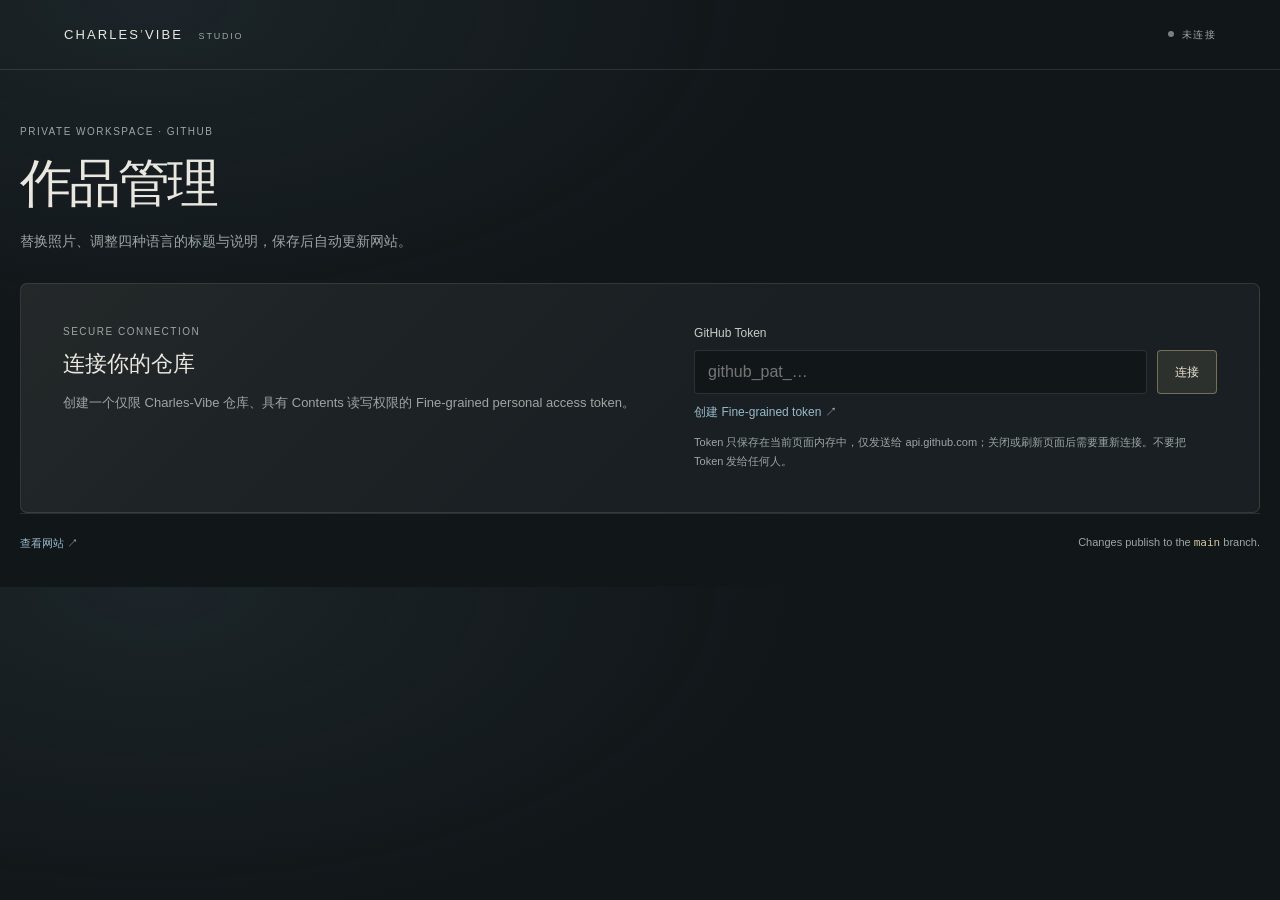
==== admin/index.html @ f6171e7f "Add private portfolio content studio" ====
<!doctype html>
<html lang="zh-CN">
  <head>
    <meta charset="UTF-8" />
    <meta name="viewport" content="width=device-width, initial-scale=1.0" />
    <meta name="robots" content="noindex, nofollow" />
    <meta name="theme-color" content="#14191d" />
    <title>Charles’Vibe — Studio</title>
    <link rel="stylesheet" href="admin.css" />
    <script src="../content.js?v=admin" defer></script>
    <script src="admin.js" defer></script>
  </head>
  <body>
    <header class="topbar">
      <a class="wordmark" href="../">CHARLES<span>’</span>VIBE <i>STUDIO</i></a>
      <div class="topbar-actions">
        <span id="connection-state" class="connection-state">未连接</span>
        <button id="sign-out" class="quiet-button" type="button" hidden>退出</button>
      </div>
    </header>

    <main class="shell">
      <section class="intro">
        <p class="eyebrow">PRIVATE WORKSPACE · GITHUB</p>
        <h1>作品管理</h1>
        <p>替换照片、调整四种语言的标题与说明，保存后自动更新网站。</p>
      </section>

      <section class="auth-card" id="auth-card">
        <div>
          <p class="eyebrow">SECURE CONNECTION</p>
          <h2>连接你的仓库</h2>
          <p class="muted">创建一个仅限 Charles-Vibe 仓库、具有 Contents 读写权限的 Fine-grained personal access token。</p>
        </div>
        <form id="auth-form" class="auth-form">
          <label for="github-token">GitHub Token</label>
          <div class="token-row">
            <input id="github-token" name="token" type="password" autocomplete="off" spellcheck="false" placeholder="github_pat_…" required />
            <button class="primary-button" type="submit">连接</button>
          </div>
          <a href="https://github.com/settings/personal-access-tokens/new" target="_blank" rel="noreferrer">创建 Fine-grained token ↗</a>
          <p class="security-note">Token 只保存在当前页面内存中，仅发送给 api.github.com；关闭或刷新页面后需要重新连接。不要把 Token 发给任何人。</p>
        </form>
      </section>

      <section id="editor" hidden>
        <div class="workspace-bar">
          <nav class="panel-tabs" aria-label="管理类型">
            <button class="panel-tab is-active" type="button" data-panel="photos">照片与说明</button>
            <button class="panel-tab" type="button" data-panel="copy">网站文案</button>
          </nav>
          <div class="save-area">
            <span id="save-state" class="save-state">尚未修改</span>
            <button id="save-changes" class="primary-button" type="button" disabled>保存并发布</button>
          </div>
        </div>

        <section id="photos-panel" class="panel">
          <div class="collection-tabs" role="tablist" aria-label="照片合集">
            <button class="collection-tab is-active" type="button" data-collection="hong-kong">Hong Kong</button>
            <button class="collection-tab" type="button" data-collection="kota-kinabalu">Kota Kinabalu</button>
          </div>
          <div class="photo-workspace">
            <aside class="photo-list" id="photo-list" aria-label="照片列表"></aside>
            <div class="photo-editor" id="photo-editor"></div>
          </div>
        </section>

        <section id="copy-panel" class="panel" hidden>
          <div class="language-tabs" role="tablist" aria-label="文案语言">
            <button class="language-tab is-active" type="button" data-language="zh">中文</button>
            <button class="language-tab" type="button" data-language="en">English</button>
            <button class="language-tab" type="button" data-language="ja">日本語</button>
            <button class="language-tab" type="button" data-language="ko">한국어</button>
          </div>
          <div class="copy-grid" id="copy-grid"></div>
        </section>
        <p id="status-message" class="status-message" role="status" aria-live="polite"></p>
      </section>

      <footer class="admin-footer"><a href="../">查看网站 ↗</a><span>Changes publish to the <code>main</code> branch.</span></footer>
    </main>
  </body>
</html>
---- admin/admin.css ----
:root {
  color-scheme: dark;
  font-family: Inter, "Helvetica Neue", Arial, sans-serif;
  font-synthesis: none;
  text-rendering: optimizeLegibility;
  --bg: #111619;
  --panel: #191f22;
  --panel-raised: #20272a;
  --line: rgba(225, 231, 228, .12);
  --text: #e9e7df;
  --muted: #9da6a5;
  --accent: #c3b18b;
  --blue: #98b9c9;
}

* { box-sizing: border-box; }

body {
  min-width: 320px;
  margin: 0;
  background: radial-gradient(ellipse at 12% 0%, rgba(77, 102, 112, .18), transparent 40%), var(--bg);
  color: var(--text);
}

button, input, textarea { font: inherit; }
button { color: inherit; }
a { color: var(--blue); text-decoration: none; }
a:hover { color: var(--text); }
[hidden] { display: none !important; }

.topbar {
  height: 70px;
  padding: 0 clamp(20px, 5vw, 76px);
  display: flex;
  align-items: center;
  justify-content: space-between;
  border-bottom: 1px solid var(--line);
}

.wordmark { color: var(--text); font-size: 13px; letter-spacing: .16em; }
.wordmark span { color: var(--accent); }
.wordmark i { margin-left: 10px; color: var(--muted); font-size: 9px; font-style: normal; letter-spacing: .2em; }
.topbar-actions, .save-area { display: flex; align-items: center; gap: 18px; }
.connection-state, .save-state, .eyebrow { color: var(--muted); font-size: 10px; letter-spacing: .15em; text-transform: uppercase; }
.connection-state::before { content: ""; display: inline-block; width: 6px; height: 6px; margin-right: 8px; border-radius: 50%; background: #78817f; vertical-align: 1px; }
.connection-state.is-connected::before { background: #9dc5ac; box-shadow: 0 0 10px rgba(157, 197, 172, .55); }

.shell { width: min(1240px, calc(100% - 40px)); margin: 0 auto; }
.intro { padding: 56px 0 32px; }
.eyebrow { margin: 0 0 12px; }
.intro h1 { margin: 0; font-size: clamp(34px, 5vw, 52px); font-weight: 500; letter-spacing: -.055em; }
.intro > p:last-child { margin: 14px 0 0; color: var(--muted); font-size: 14px; }

.auth-card {
  display: grid;
  grid-template-columns: minmax(0, 1fr) minmax(320px, .9fr);
  gap: 50px;
  padding: clamp(22px, 4vw, 42px);
  border: 1px solid var(--line);
  border-radius: 7px;
  background: linear-gradient(135deg, rgba(207, 196, 167, .055), transparent 54%), var(--panel);
}

.auth-card h2 { margin: 0 0 12px; font-size: 22px; font-weight: 500; }
.muted, .security-note { color: var(--muted); font-size: 13px; line-height: 1.7; }
.auth-form { display: grid; align-content: start; gap: 10px; }
.auth-form > label, .field-label { color: #c8cbc5; font-size: 12px; }
.token-row { display: flex; gap: 10px; }
.token-row input { flex: 1; min-width: 0; }
input, textarea {
  width: 100%;
  border: 1px solid var(--line);
  border-radius: 4px;
  outline: none;
  background: #111719;
  color: var(--text);
  padding: 12px 13px;
  transition: border-color .2s ease, background .2s ease;
}
input:focus, textarea:focus { border-color: rgba(152, 185, 201, .65); background: #151c1f; }
textarea { min-height: 92px; resize: vertical; line-height: 1.55; }
.auth-form > a { width: fit-content; font-size: 12px; }
.security-note { margin: 2px 0 0; font-size: 11px; }
.primary-button, .quiet-button, .panel-tab, .collection-tab, .language-tab {
  border: 1px solid var(--line);
  border-radius: 4px;
  background: transparent;
  cursor: pointer;
  transition: background .18s ease, border-color .18s ease, color .18s ease;
}
.primary-button { min-height: 42px; padding: 0 17px; border-color: rgba(195, 177, 139, .48); background: rgba(195, 177, 139, .12); color: #eee6d5; font-size: 12px; }
.primary-button:hover:not(:disabled) { background: rgba(195, 177, 139, .22); border-color: var(--accent); }
.primary-button:disabled { opacity: .42; cursor: not-allowed; }
.quiet-button { padding: 8px 12px; color: var(--muted); font-size: 12px; }
.quiet-button:hover { border-color: var(--line); color: var(--text); }

.workspace-bar { margin-top: 12px; display: flex; align-items: center; justify-content: space-between; gap: 20px; border-bottom: 1px solid var(--line); }
.panel-tabs, .collection-tabs, .language-tabs { display: flex; align-items: center; gap: 7px; }
.panel-tab, .collection-tab, .language-tab { padding: 11px 14px; color: var(--muted); font-size: 12px; }
.panel-tab { border-color: transparent; border-bottom: 2px solid transparent; border-radius: 0; }
.panel-tab:hover, .panel-tab.is-active { color: var(--text); }
.panel-tab.is-active { border-bottom-color: var(--accent); }
.save-area { gap: 12px; }
.save-state { text-transform: none; letter-spacing: .02em; }
.panel { padding: 24px 0 8px; }
.collection-tabs { margin-bottom: 18px; }
.collection-tab, .language-tab { padding: 9px 12px; }
.collection-tab.is-active, .language-tab.is-active { border-color: rgba(195, 177, 139, .44); background: rgba(195, 177, 139, .09); color: var(--text); }
.photo-workspace { display: grid; grid-template-columns: 245px minmax(0, 1fr); gap: 24px; min-height: 530px; }
.photo-list { display: grid; align-content: start; gap: 6px; max-height: 720px; overflow: auto; padding-right: 6px; }
.photo-choice { display: grid; grid-template-columns: 64px minmax(0, 1fr); gap: 11px; align-items: center; width: 100%; padding: 7px; border: 1px solid transparent; border-radius: 4px; background: transparent; color: var(--muted); text-align: left; cursor: pointer; }
.photo-choice:hover, .photo-choice.is-active { border-color: var(--line); background: rgba(255,255,255,.035); color: var(--text); }
.photo-choice.is-active { border-color: rgba(195, 177, 139, .42); }
.photo-choice img { width: 64px; height: 48px; border-radius: 2px; background: #0c1012; object-fit: cover; }
.photo-choice span { overflow: hidden; text-overflow: ellipsis; white-space: nowrap; font-size: 11px; }
.photo-editor { min-width: 0; padding: 20px; border: 1px solid var(--line); border-radius: 6px; background: var(--panel); }
.photo-preview { display: grid; place-items: center; min-height: 230px; max-height: 420px; overflow: hidden; margin: -20px -20px 22px; background: #0c1012; }
.photo-preview img { display: block; max-width: 100%; max-height: 420px; object-fit: contain; }
.photo-file-row { display: flex; flex-wrap: wrap; align-items: center; gap: 12px; padding-bottom: 20px; border-bottom: 1px solid var(--line); }
.photo-file-row input { max-width: 420px; padding: 9px; font-size: 11px; }
.file-note { color: var(--muted); font-size: 11px; }
.language-tabs { margin: 20px 0 14px; }
.photo-fields { display: grid; grid-template-columns: 1fr 1fr; gap: 16px; }
.field { display: grid; gap: 8px; min-width: 0; }
.field.full { grid-column: 1 / -1; }
.field-label { display: flex; justify-content: space-between; color: #b8bfbb; }
.field-label small { color: #7e8988; font-size: 10px; }

.copy-grid { display: grid; grid-template-columns: repeat(2, minmax(0, 1fr)); gap: 12px; }
.copy-field { display: grid; gap: 8px; padding: 15px; border: 1px solid var(--line); border-radius: 5px; background: var(--panel); }
.copy-field code { color: var(--accent); font-size: 10px; }
.copy-field input, .copy-field textarea { font-size: 13px; }
.status-message { min-height: 24px; margin: 12px 0; color: var(--muted); font-size: 12px; }
.status-message.is-error { color: #e2a39b; }
.status-message.is-success { color: #aac9b5; }
.admin-footer { display: flex; justify-content: space-between; padding: 22px 0 36px; border-top: 1px solid var(--line); color: var(--muted); font-size: 11px; }
.admin-footer code { color: #d4c6a5; }

@media (max-width: 760px) {
  .shell { width: min(100% - 28px, 600px); }
  .intro { padding-top: 38px; }
  .auth-card { grid-template-columns: 1fr; gap: 20px; }
  .workspace-bar { align-items: flex-start; flex-direction: column; padding-bottom: 12px; }
  .photo-workspace { grid-template-columns: 1fr; }
  .photo-list { display: flex; max-height: none; overflow-x: auto; padding-bottom: 4px; }
  .photo-choice { min-width: 168px; }
  .photo-editor { padding: 14px; }
  .photo-preview { margin: -14px -14px 18px; }
  .copy-grid, .photo-fields { grid-template-columns: 1fr; }
  .field.full { grid-column: auto; }
  .save-area { width: 100%; justify-content: space-between; }
  .admin-footer { gap: 14px; }
}
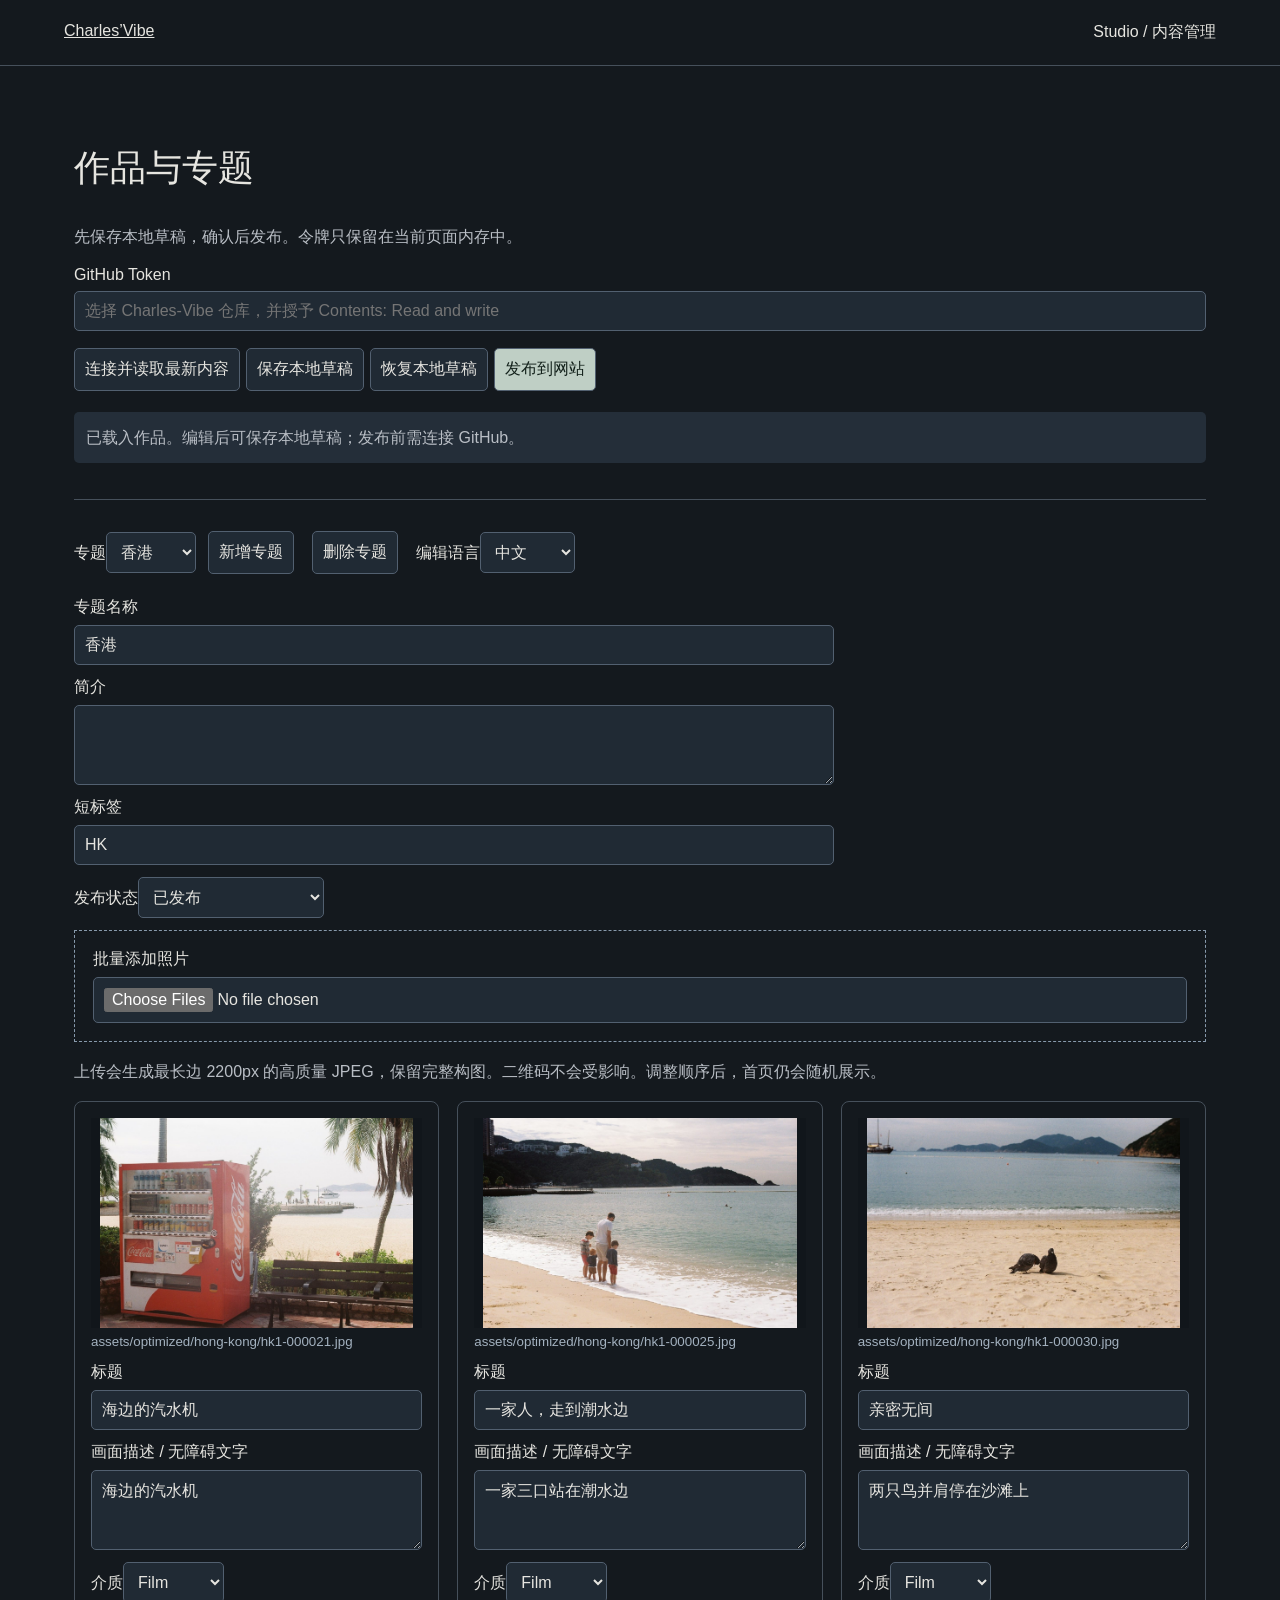
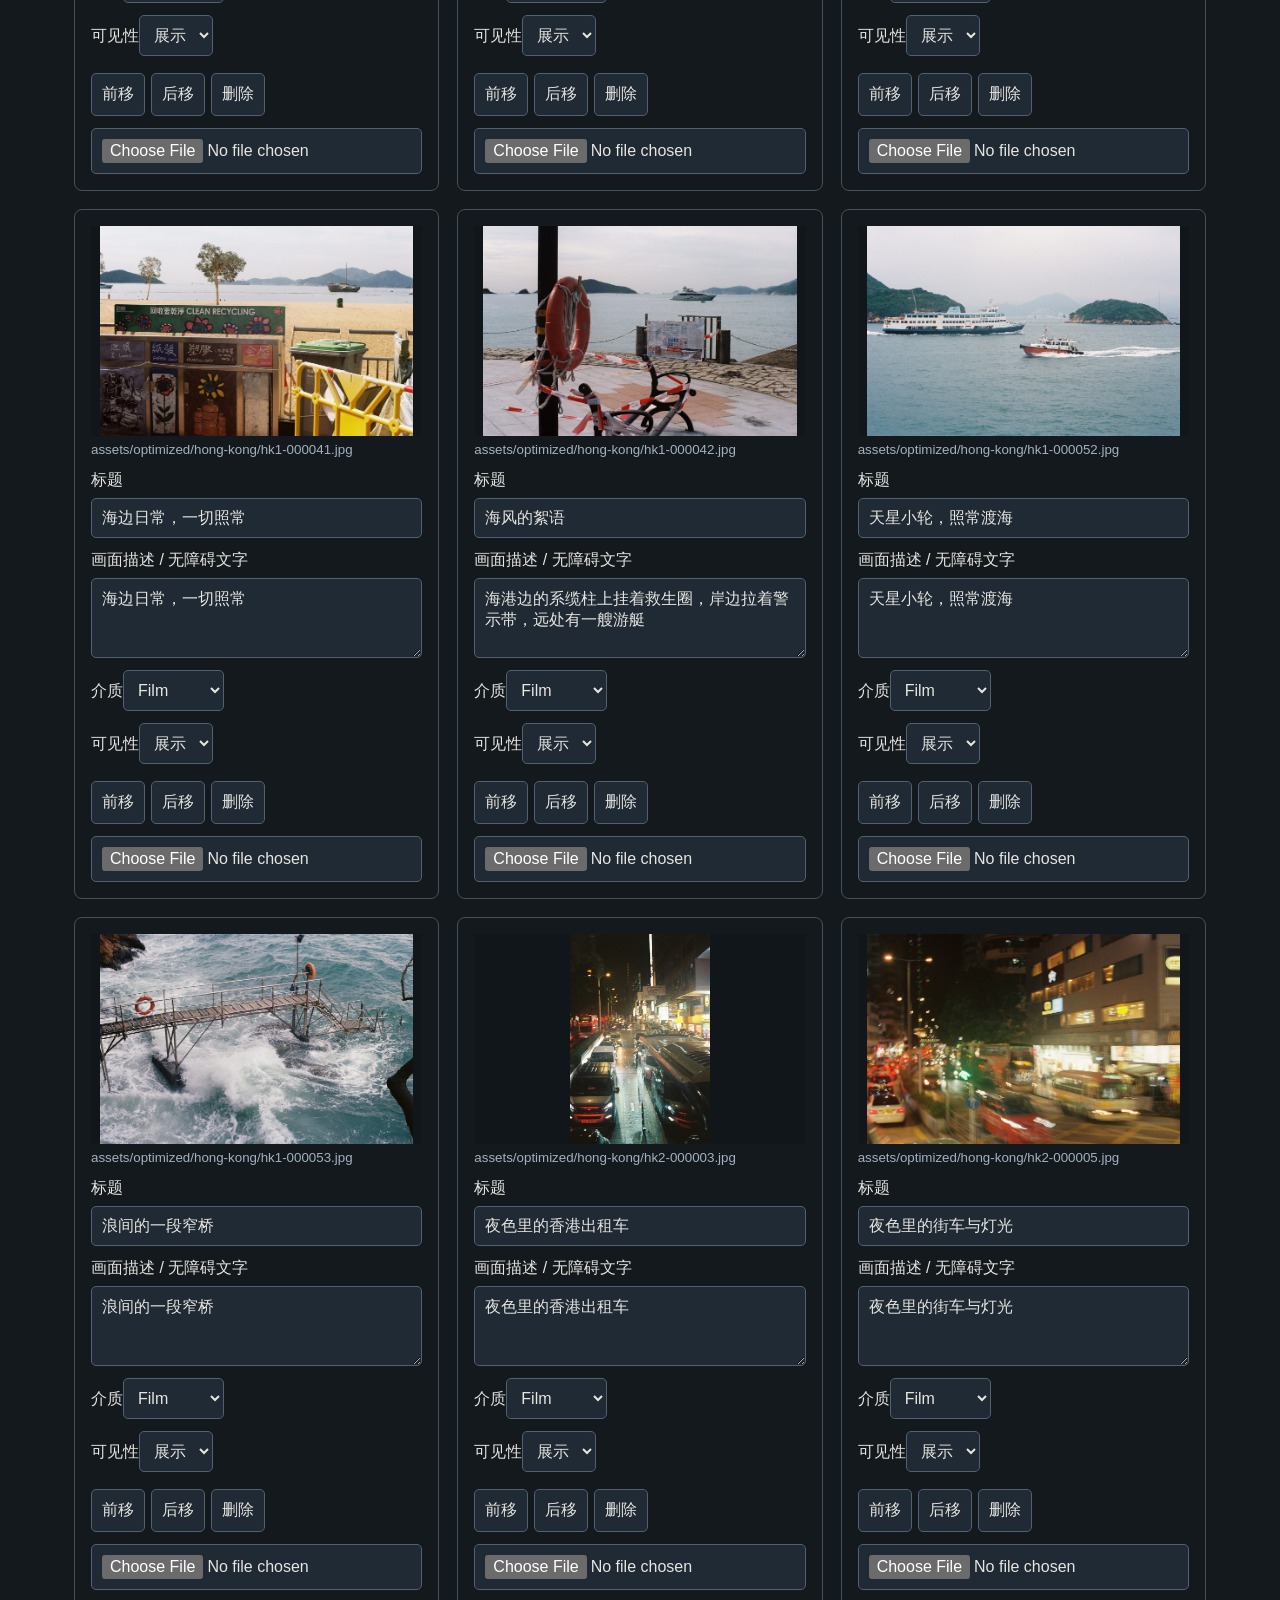
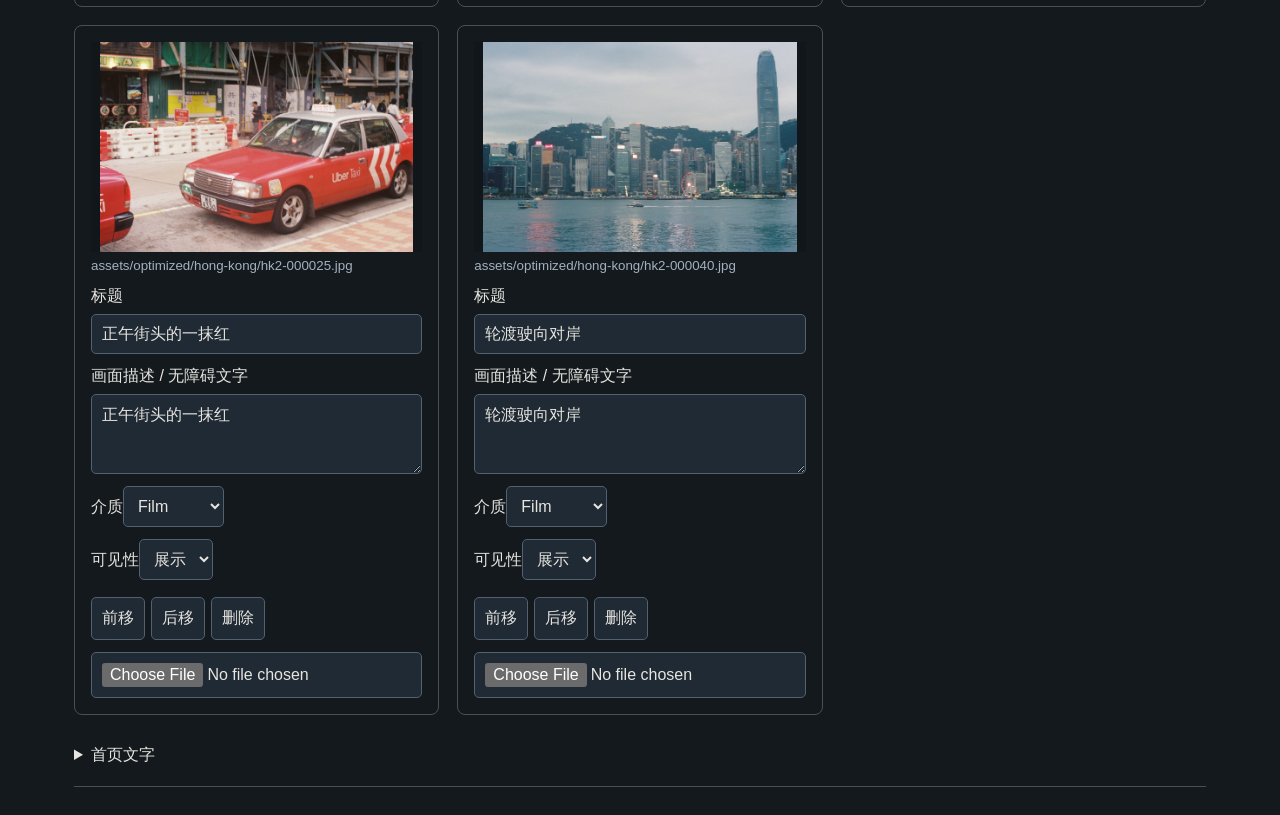
==== commit 47531a96: "Build Charles’Vibe identity, extensible collections and Hokkaido Studio" ====
--- a/admin/index.html
+++ b/admin/index.html
@@ -1,85 +1 @@
-<!doctype html>
-<html lang="zh-CN">
-  <head>
-    <meta charset="UTF-8" />
-    <meta name="viewport" content="width=device-width, initial-scale=1.0" />
-    <meta name="robots" content="noindex, nofollow" />
-    <meta name="theme-color" content="#14191d" />
-    <title>Charles’Vibe — Studio</title>
-    <link rel="stylesheet" href="admin.css" />
-    <script src="../content.js?v=admin" defer></script>
-    <script src="admin.js" defer></script>
-  </head>
-  <body>
-    <header class="topbar">
-      <a class="wordmark" href="../">CHARLES<span>’</span>VIBE <i>STUDIO</i></a>
-      <div class="topbar-actions">
-        <span id="connection-state" class="connection-state">未连接</span>
-        <button id="sign-out" class="quiet-button" type="button" hidden>退出</button>
-      </div>
-    </header>
-
-    <main class="shell">
-      <section class="intro">
-        <p class="eyebrow">PRIVATE WORKSPACE · GITHUB</p>
-        <h1>作品管理</h1>
-        <p>替换照片、调整四种语言的标题与说明，保存后自动更新网站。</p>
-      </section>
-
-      <section class="auth-card" id="auth-card">
-        <div>
-          <p class="eyebrow">SECURE CONNECTION</p>
-          <h2>连接你的仓库</h2>
-          <p class="muted">创建一个仅限 Charles-Vibe 仓库、具有 Contents 读写权限的 Fine-grained personal access token。</p>
-        </div>
-        <form id="auth-form" class="auth-form">
-          <label for="github-token">GitHub Token</label>
-          <div class="token-row">
-            <input id="github-token" name="token" type="password" autocomplete="off" spellcheck="false" placeholder="github_pat_…" required />
-            <button class="primary-button" type="submit">连接</button>
-          </div>
-          <a href="https://github.com/settings/personal-access-tokens/new" target="_blank" rel="noreferrer">创建 Fine-grained token ↗</a>
-          <p class="security-note">Token 只保存在当前页面内存中，仅发送给 api.github.com；关闭或刷新页面后需要重新连接。不要把 Token 发给任何人。</p>
-        </form>
-      </section>
-
-      <section id="editor" hidden>
-        <div class="workspace-bar">
-          <nav class="panel-tabs" aria-label="管理类型">
-            <button class="panel-tab is-active" type="button" data-panel="photos">照片与说明</button>
-            <button class="panel-tab" type="button" data-panel="copy">网站文案</button>
-          </nav>
-          <div class="save-area">
-            <span id="save-state" class="save-state">尚未修改</span>
-            <button id="save-changes" class="primary-button" type="button" disabled>保存并发布</button>
-          </div>
-        </div>
-
-        <section id="photos-panel" class="panel">
-          <div class="collection-tabs" role="tablist" aria-label="照片合集">
-            <button class="collection-tab is-active" type="button" data-collection="hong-kong">Hong Kong</button>
-            <button class="collection-tab" type="button" data-collection="kota-kinabalu">Kota Kinabalu</button>
-          </div>
-          <div class="photo-workspace">
-            <aside class="photo-list" id="photo-list" aria-label="照片列表"></aside>
-            <div class="photo-editor" id="photo-editor"></div>
-          </div>
-        </section>
-
-        <section id="copy-panel" class="panel" hidden>
-          <div class="language-tabs" role="tablist" aria-label="文案语言">
-            <button class="language-tab is-active" type="button" data-language="zh">中文</button>
-            <button class="language-tab" type="button" data-language="en">English</button>
-            <button class="language-tab" type="button" data-language="ja">日本語</button>
-            <button class="language-tab" type="button" data-language="ko">한국어</button>
-          </div>
-          <div class="copy-grid" id="copy-grid"></div>
-        </section>
-        <p id="status-message" class="status-message" role="status" aria-live="polite"></p>
-      </section>
-
-      <footer class="admin-footer"><a href="../">查看网站 ↗</a><span>Changes publish to the <code>main</code> branch.</span></footer>
-    </main>
-  </body>
-</html>
-
+<!doctype html><html lang="zh-CN"><head><meta charset="utf-8"><meta name="viewport" content="width=device-width,initial-scale=1"><title>Charles’Vibe · Studio</title><link rel="stylesheet" href="admin.css"></head><body><header><a href="../">Charles’Vibe</a><span>Studio / 内容管理</span></header><main><section><h1>作品与专题</h1><p>先保存本地草稿，确认后发布。令牌只保留在当前页面内存中。</p><label>GitHub Token <input id="token" type="password" autocomplete="off" placeholder="选择 Charles-Vibe 仓库，并授予 Contents: Read and write"></label><button id="connect">连接并读取最新内容</button><button id="draft">保存本地草稿</button><button id="restore">恢复本地草稿</button><button id="publish">发布到网站</button><p id="status" role="status" aria-live="polite">正在读取作品…</p></section><section id="editor"><div class="toolbar"><label>专题<select id="collections"></select></label><button id="addCollection">新增专题</button><button id="removeCollection">删除专题</button><label>编辑语言<select id="language"><option value="zh">中文</option><option value="en">English</option><option value="ja">日本語</option><option value="ko">한국어</option></select></label></div><div id="collectionFields"></div><label class="upload">批量添加照片<input id="upload" type="file" multiple accept="image/jpeg,image/png,image/webp"></label><p>上传会生成最长边 2200px 的高质量 JPEG，保留完整构图。二维码不会受影响。调整顺序后，首页仍会随机展示。</p><div id="photos"></div><details><summary>首页文字</summary><div id="labels"></div></details></section></main><script src="../content.js"></script><script src="admin.js"></script></body></html>
--- a/admin/admin.css
+++ b/admin/admin.css
@@ -1,154 +1 @@
-:root {
-  color-scheme: dark;
-  font-family: Inter, "Helvetica Neue", Arial, sans-serif;
-  font-synthesis: none;
-  text-rendering: optimizeLegibility;
-  --bg: #111619;
-  --panel: #191f22;
-  --panel-raised: #20272a;
-  --line: rgba(225, 231, 228, .12);
-  --text: #e9e7df;
-  --muted: #9da6a5;
-  --accent: #c3b18b;
-  --blue: #98b9c9;
-}
-
-* { box-sizing: border-box; }
-
-body {
-  min-width: 320px;
-  margin: 0;
-  background: radial-gradient(ellipse at 12% 0%, rgba(77, 102, 112, .18), transparent 40%), var(--bg);
-  color: var(--text);
-}
-
-button, input, textarea { font: inherit; }
-button { color: inherit; }
-a { color: var(--blue); text-decoration: none; }
-a:hover { color: var(--text); }
-[hidden] { display: none !important; }
-
-.topbar {
-  height: 70px;
-  padding: 0 clamp(20px, 5vw, 76px);
-  display: flex;
-  align-items: center;
-  justify-content: space-between;
-  border-bottom: 1px solid var(--line);
-}
-
-.wordmark { color: var(--text); font-size: 13px; letter-spacing: .16em; }
-.wordmark span { color: var(--accent); }
-.wordmark i { margin-left: 10px; color: var(--muted); font-size: 9px; font-style: normal; letter-spacing: .2em; }
-.topbar-actions, .save-area { display: flex; align-items: center; gap: 18px; }
-.connection-state, .save-state, .eyebrow { color: var(--muted); font-size: 10px; letter-spacing: .15em; text-transform: uppercase; }
-.connection-state::before { content: ""; display: inline-block; width: 6px; height: 6px; margin-right: 8px; border-radius: 50%; background: #78817f; vertical-align: 1px; }
-.connection-state.is-connected::before { background: #9dc5ac; box-shadow: 0 0 10px rgba(157, 197, 172, .55); }
-
-.shell { width: min(1240px, calc(100% - 40px)); margin: 0 auto; }
-.intro { padding: 56px 0 32px; }
-.eyebrow { margin: 0 0 12px; }
-.intro h1 { margin: 0; font-size: clamp(34px, 5vw, 52px); font-weight: 500; letter-spacing: -.055em; }
-.intro > p:last-child { margin: 14px 0 0; color: var(--muted); font-size: 14px; }
-
-.auth-card {
-  display: grid;
-  grid-template-columns: minmax(0, 1fr) minmax(320px, .9fr);
-  gap: 50px;
-  padding: clamp(22px, 4vw, 42px);
-  border: 1px solid var(--line);
-  border-radius: 7px;
-  background: linear-gradient(135deg, rgba(207, 196, 167, .055), transparent 54%), var(--panel);
-}
-
-.auth-card h2 { margin: 0 0 12px; font-size: 22px; font-weight: 500; }
-.muted, .security-note { color: var(--muted); font-size: 13px; line-height: 1.7; }
-.auth-form { display: grid; align-content: start; gap: 10px; }
-.auth-form > label, .field-label { color: #c8cbc5; font-size: 12px; }
-.token-row { display: flex; gap: 10px; }
-.token-row input { flex: 1; min-width: 0; }
-input, textarea {
-  width: 100%;
-  border: 1px solid var(--line);
-  border-radius: 4px;
-  outline: none;
-  background: #111719;
-  color: var(--text);
-  padding: 12px 13px;
-  transition: border-color .2s ease, background .2s ease;
-}
-input:focus, textarea:focus { border-color: rgba(152, 185, 201, .65); background: #151c1f; }
-textarea { min-height: 92px; resize: vertical; line-height: 1.55; }
-.auth-form > a { width: fit-content; font-size: 12px; }
-.security-note { margin: 2px 0 0; font-size: 11px; }
-.primary-button, .quiet-button, .panel-tab, .collection-tab, .language-tab {
-  border: 1px solid var(--line);
-  border-radius: 4px;
-  background: transparent;
-  cursor: pointer;
-  transition: background .18s ease, border-color .18s ease, color .18s ease;
-}
-.primary-button { min-height: 42px; padding: 0 17px; border-color: rgba(195, 177, 139, .48); background: rgba(195, 177, 139, .12); color: #eee6d5; font-size: 12px; }
-.primary-button:hover:not(:disabled) { background: rgba(195, 177, 139, .22); border-color: var(--accent); }
-.primary-button:disabled { opacity: .42; cursor: not-allowed; }
-.quiet-button { padding: 8px 12px; color: var(--muted); font-size: 12px; }
-.quiet-button:hover { border-color: var(--line); color: var(--text); }
-
-.workspace-bar { margin-top: 12px; display: flex; align-items: center; justify-content: space-between; gap: 20px; border-bottom: 1px solid var(--line); }
-.panel-tabs, .collection-tabs, .language-tabs { display: flex; align-items: center; gap: 7px; }
-.panel-tab, .collection-tab, .language-tab { padding: 11px 14px; color: var(--muted); font-size: 12px; }
-.panel-tab { border-color: transparent; border-bottom: 2px solid transparent; border-radius: 0; }
-.panel-tab:hover, .panel-tab.is-active { color: var(--text); }
-.panel-tab.is-active { border-bottom-color: var(--accent); }
-.save-area { gap: 12px; }
-.save-state { text-transform: none; letter-spacing: .02em; }
-.panel { padding: 24px 0 8px; }
-.collection-tabs { margin-bottom: 18px; }
-.collection-tab, .language-tab { padding: 9px 12px; }
-.collection-tab.is-active, .language-tab.is-active { border-color: rgba(195, 177, 139, .44); background: rgba(195, 177, 139, .09); color: var(--text); }
-.photo-workspace { display: grid; grid-template-columns: 245px minmax(0, 1fr); gap: 24px; min-height: 530px; }
-.photo-list { display: grid; align-content: start; gap: 6px; max-height: 720px; overflow: auto; padding-right: 6px; }
-.photo-choice { display: grid; grid-template-columns: 64px minmax(0, 1fr); gap: 11px; align-items: center; width: 100%; padding: 7px; border: 1px solid transparent; border-radius: 4px; background: transparent; color: var(--muted); text-align: left; cursor: pointer; }
-.photo-choice:hover, .photo-choice.is-active { border-color: var(--line); background: rgba(255,255,255,.035); color: var(--text); }
-.photo-choice.is-active { border-color: rgba(195, 177, 139, .42); }
-.photo-choice img { width: 64px; height: 48px; border-radius: 2px; background: #0c1012; object-fit: cover; }
-.photo-choice span { overflow: hidden; text-overflow: ellipsis; white-space: nowrap; font-size: 11px; }
-.photo-editor { min-width: 0; padding: 20px; border: 1px solid var(--line); border-radius: 6px; background: var(--panel); }
-.photo-preview { display: grid; place-items: center; min-height: 230px; max-height: 420px; overflow: hidden; margin: -20px -20px 22px; background: #0c1012; }
-.photo-preview img { display: block; max-width: 100%; max-height: 420px; object-fit: contain; }
-.photo-file-row { display: flex; flex-wrap: wrap; align-items: center; gap: 12px; padding-bottom: 20px; border-bottom: 1px solid var(--line); }
-.photo-file-row input { max-width: 420px; padding: 9px; font-size: 11px; }
-.file-note { color: var(--muted); font-size: 11px; }
-.language-tabs { margin: 20px 0 14px; }
-.photo-fields { display: grid; grid-template-columns: 1fr 1fr; gap: 16px; }
-.field { display: grid; gap: 8px; min-width: 0; }
-.field.full { grid-column: 1 / -1; }
-.field-label { display: flex; justify-content: space-between; color: #b8bfbb; }
-.field-label small { color: #7e8988; font-size: 10px; }
-
-.copy-grid { display: grid; grid-template-columns: repeat(2, minmax(0, 1fr)); gap: 12px; }
-.copy-field { display: grid; gap: 8px; padding: 15px; border: 1px solid var(--line); border-radius: 5px; background: var(--panel); }
-.copy-field code { color: var(--accent); font-size: 10px; }
-.copy-field input, .copy-field textarea { font-size: 13px; }
-.status-message { min-height: 24px; margin: 12px 0; color: var(--muted); font-size: 12px; }
-.status-message.is-error { color: #e2a39b; }
-.status-message.is-success { color: #aac9b5; }
-.admin-footer { display: flex; justify-content: space-between; padding: 22px 0 36px; border-top: 1px solid var(--line); color: var(--muted); font-size: 11px; }
-.admin-footer code { color: #d4c6a5; }
-
-@media (max-width: 760px) {
-  .shell { width: min(100% - 28px, 600px); }
-  .intro { padding-top: 38px; }
-  .auth-card { grid-template-columns: 1fr; gap: 20px; }
-  .workspace-bar { align-items: flex-start; flex-direction: column; padding-bottom: 12px; }
-  .photo-workspace { grid-template-columns: 1fr; }
-  .photo-list { display: flex; max-height: none; overflow-x: auto; padding-bottom: 4px; }
-  .photo-choice { min-width: 168px; }
-  .photo-editor { padding: 14px; }
-  .photo-preview { margin: -14px -14px 18px; }
-  .copy-grid, .photo-fields { grid-template-columns: 1fr; }
-  .field.full { grid-column: auto; }
-  .save-area { width: 100%; justify-content: space-between; }
-  .admin-footer { gap: 14px; }
-}
-
+:root{font-family:Arial,"Microsoft YaHei",sans-serif;color:#e6e5e0;background:#14191e;color-scheme:dark}*{box-sizing:border-box}body{margin:0}header{padding:22px 5%;border-bottom:1px solid #46505b;display:flex;justify-content:space-between}a{color:inherit}main{max-width:1180px;margin:auto;padding:28px 24px}h1{font-weight:400;font-size:36px}section{padding:20px 0;border-bottom:1px solid #46505b}p{color:#b9bec5;line-height:1.7}label{display:block;margin:12px 0}input,textarea,select,button{font:inherit;border:1px solid #526070;border-radius:5px;padding:10px;background:#202a34;color:inherit}input:not([type=checkbox]),textarea{display:block;width:100%;margin-top:7px}textarea{min-height:80px}button{cursor:pointer;margin:5px 6px 5px 0}button:hover{background:#3b4958}button:disabled{opacity:.5;cursor:wait}.toolbar{display:flex;align-items:center;gap:12px;flex-wrap:wrap}#photos{display:grid;grid-template-columns:repeat(auto-fill,minmax(270px,1fr));gap:18px}.photo{border:1px solid #46505b;padding:16px;border-radius:8px}.photo img{width:100%;height:210px;object-fit:contain;background:#11161b}.photo small{overflow-wrap:anywhere;color:#a3b1bf}#status{white-space:pre-wrap;padding:12px;background:#242e39;border-radius:5px}.upload{border:1px dashed #889aac;padding:18px}details{margin-top:30px}#publish{background:#bfcfc5;color:#13211b}#collectionFields,#labels{max-width:760px}body.busy #editor{pointer-events:none;opacity:.6}
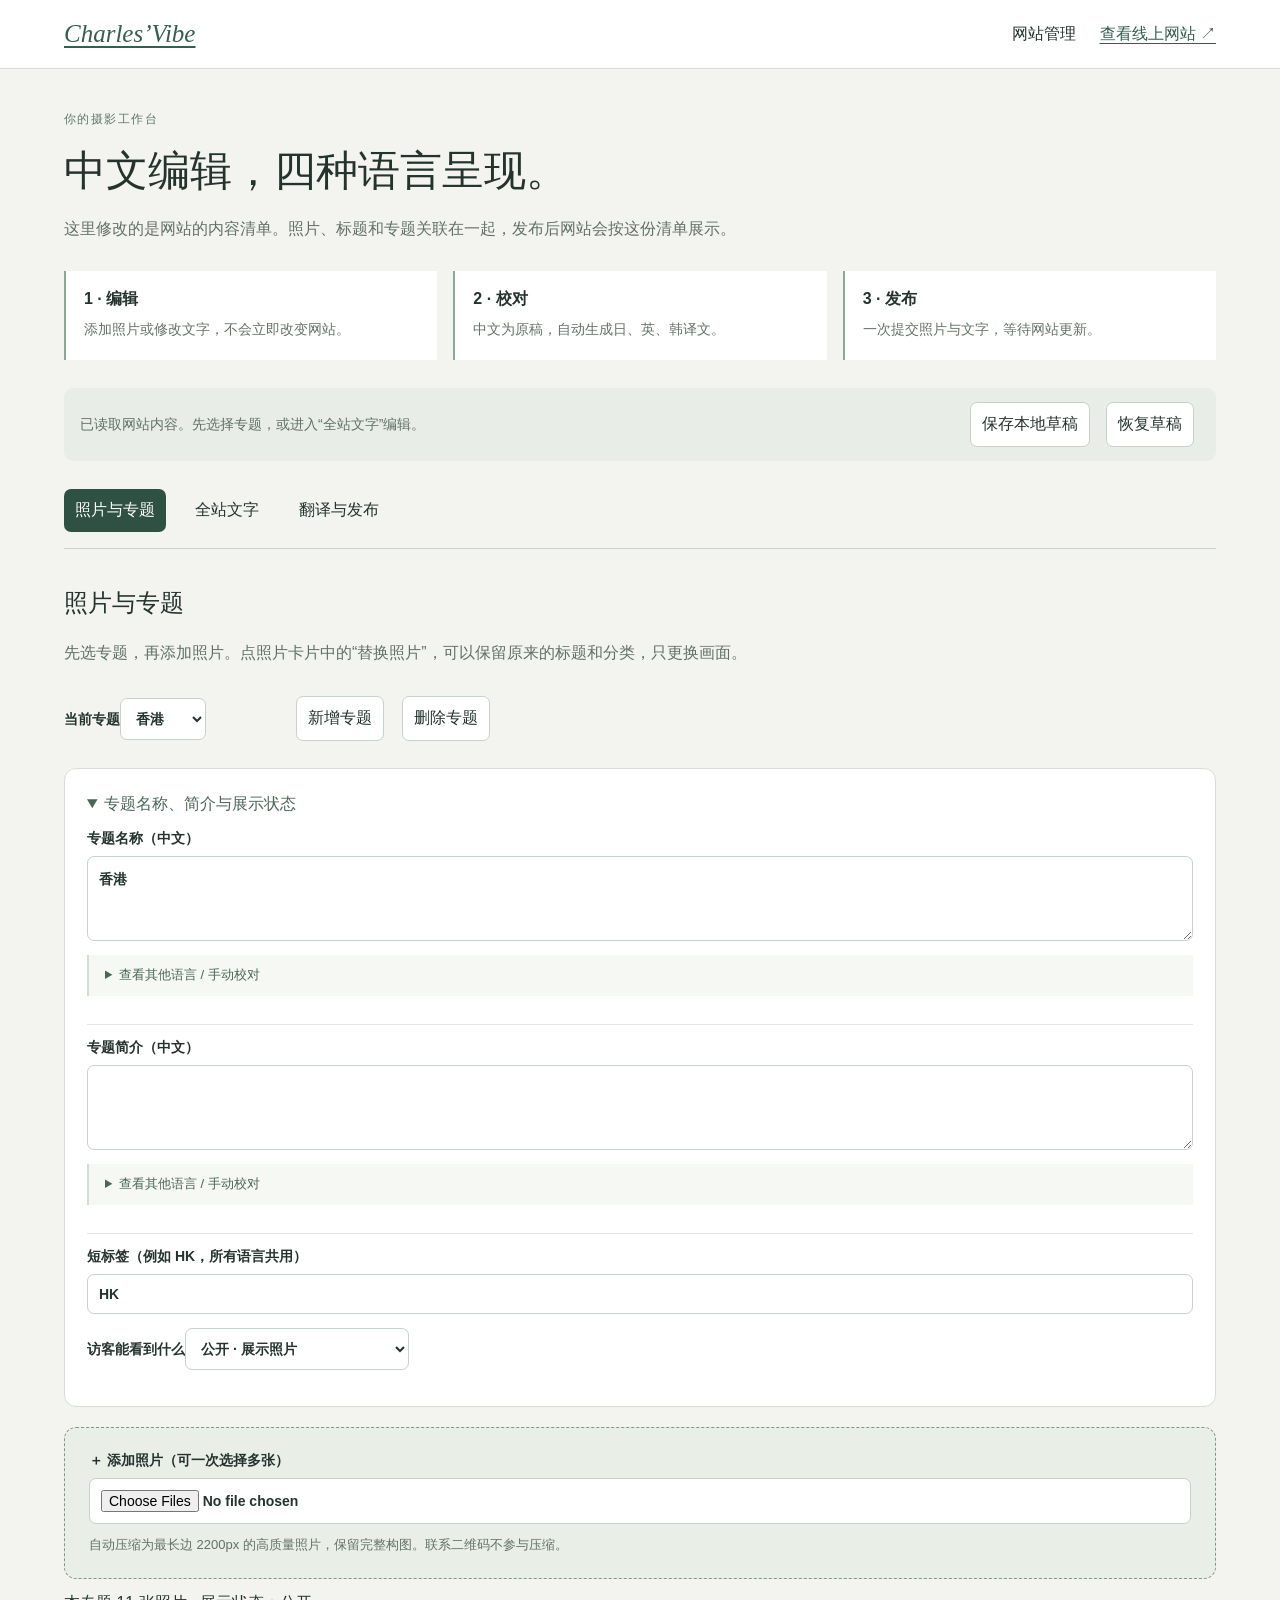
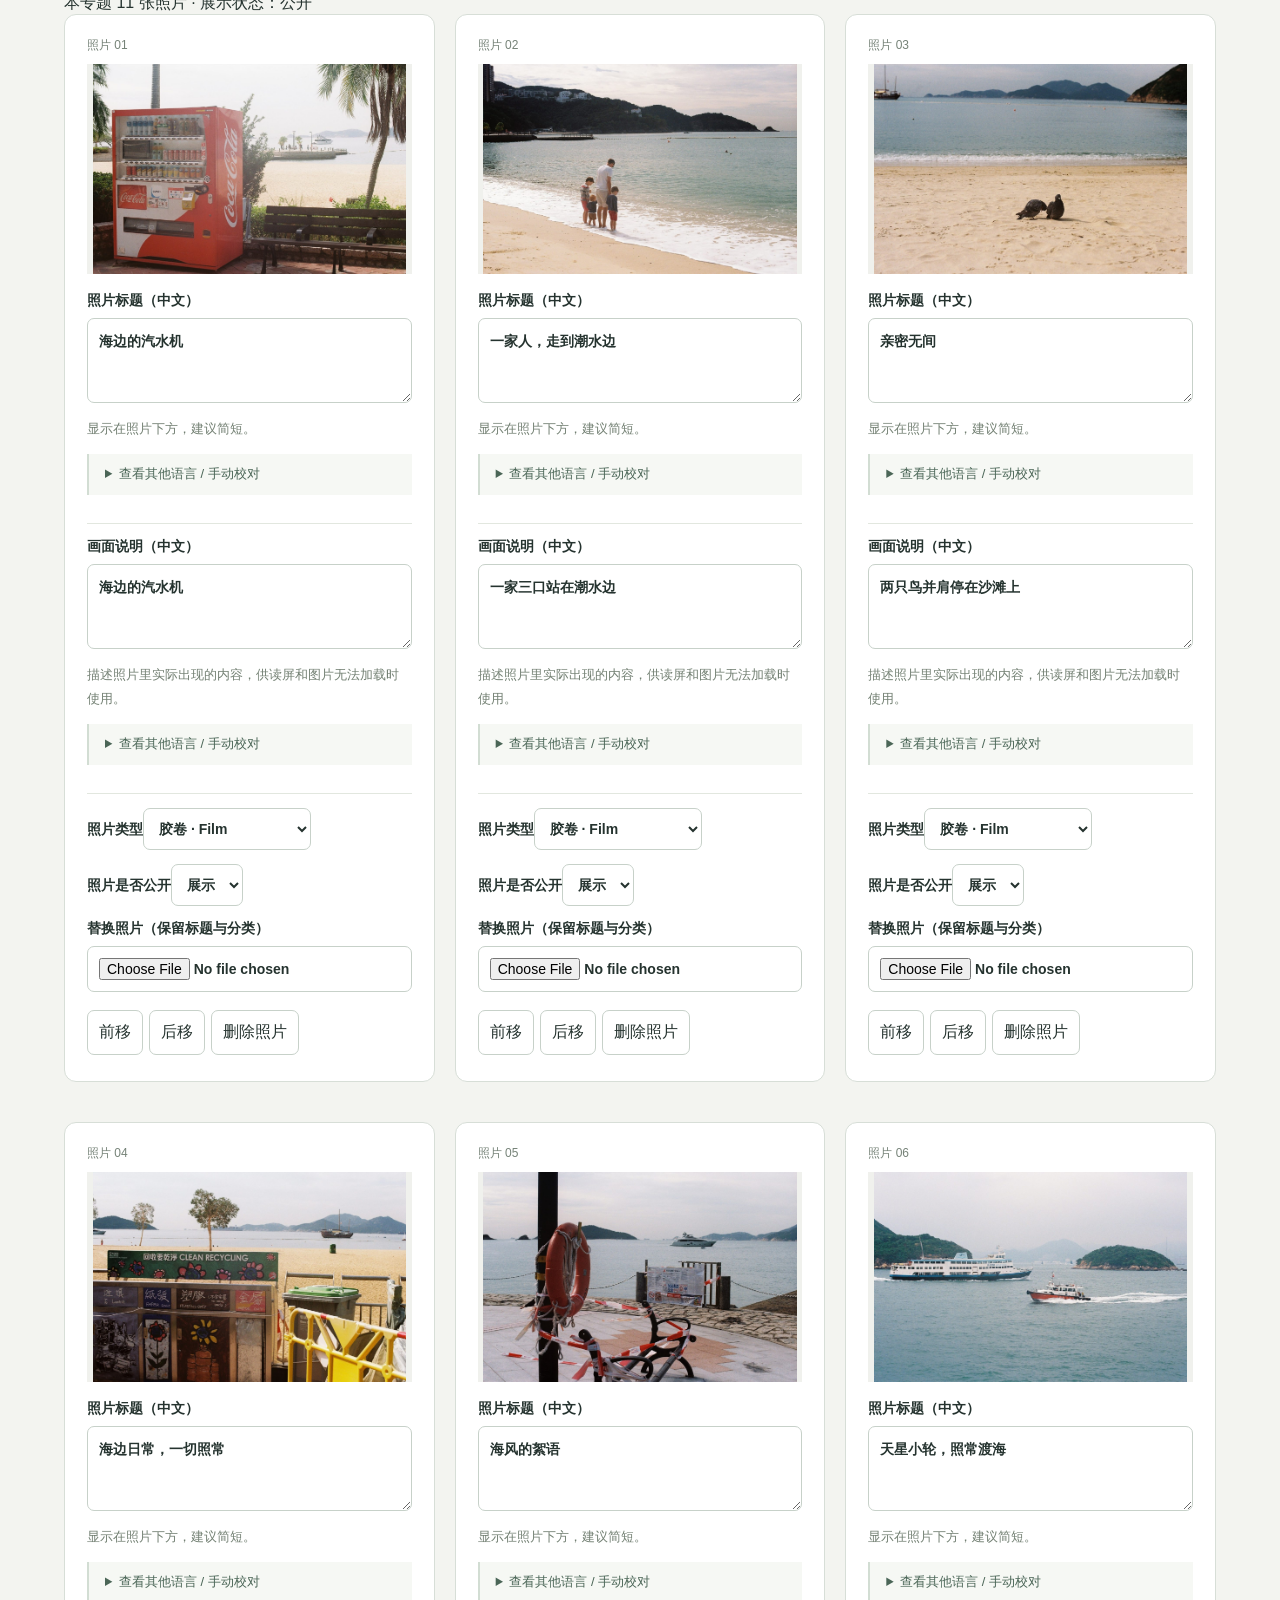
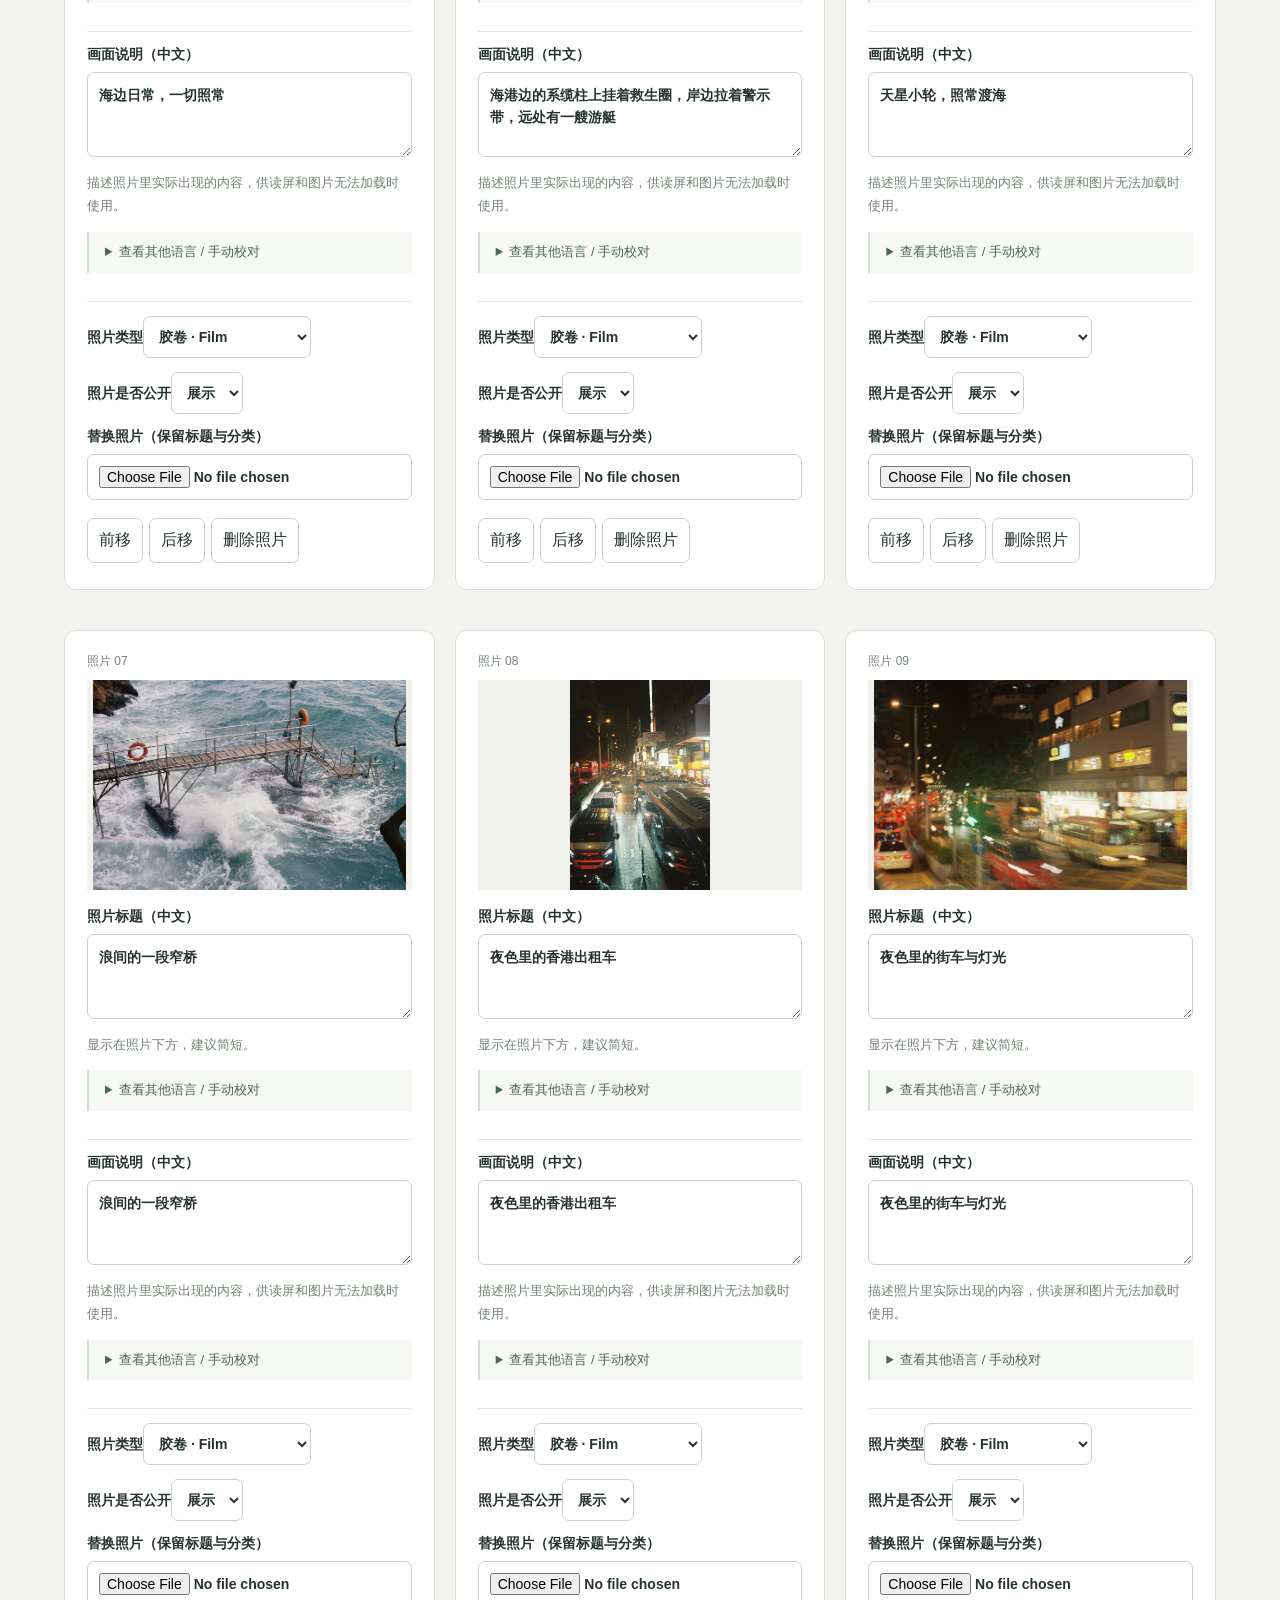
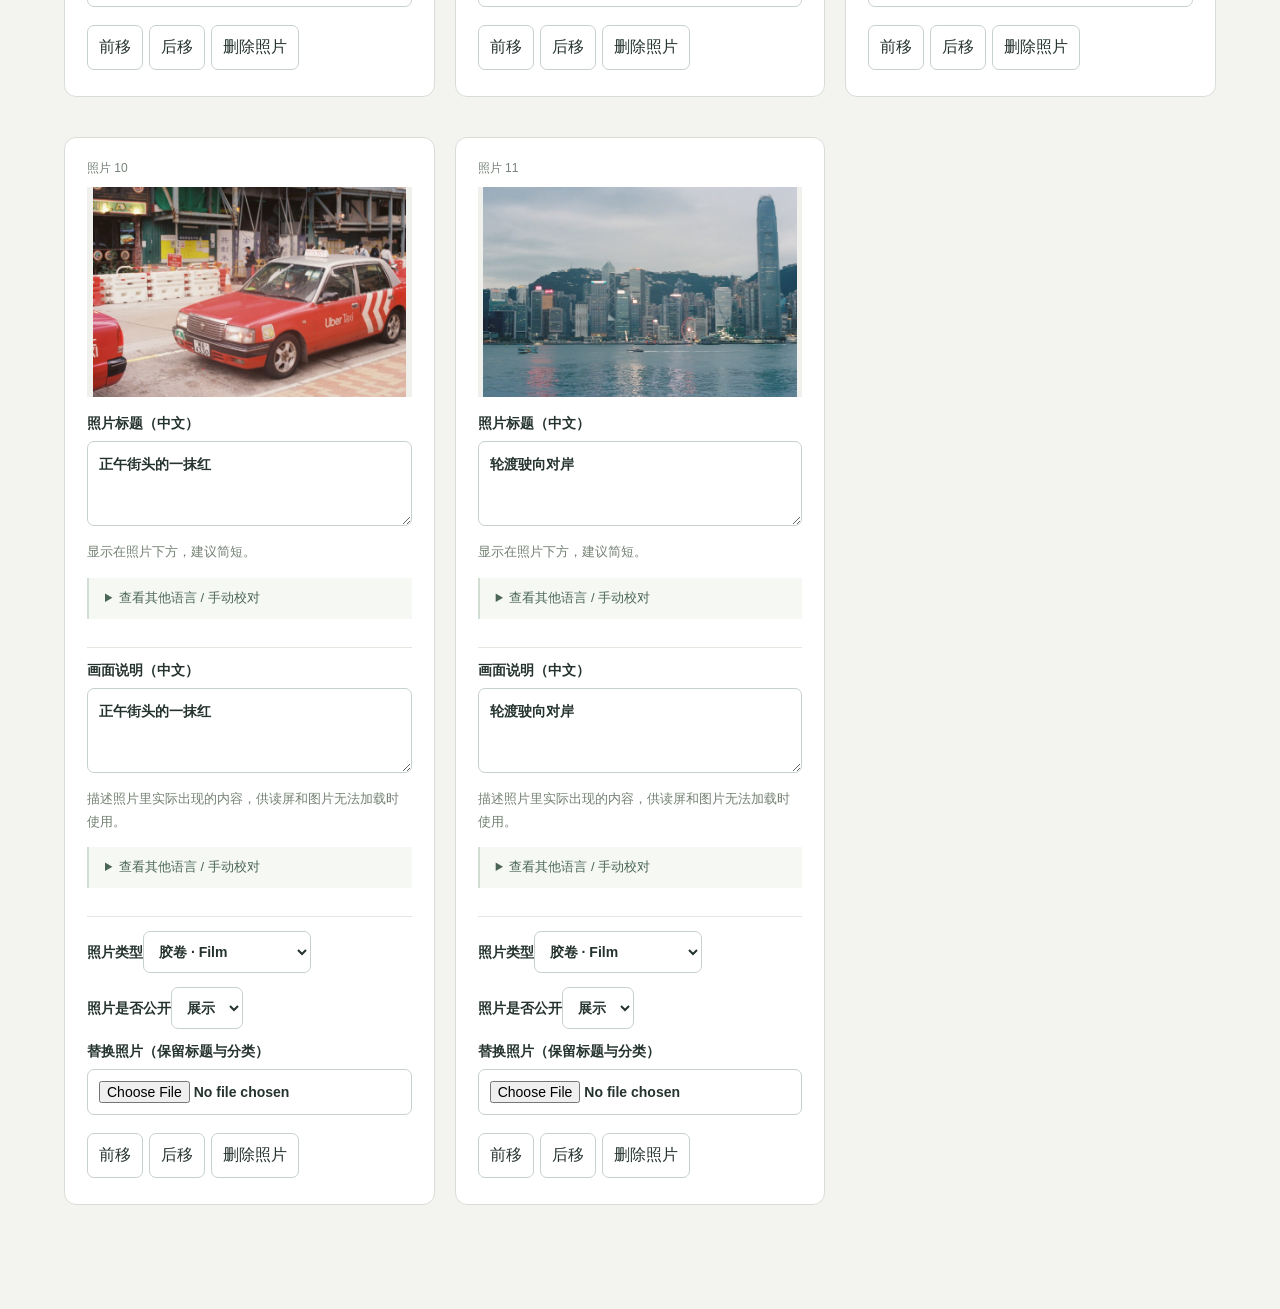
==== commit b6596411: "Simplify Chinese Studio, sync translations and default Hokkaido to Japanese" ====
--- a/admin/index.html
+++ b/admin/index.html
@@ -1 +1,13 @@
-<!doctype html><html lang="zh-CN"><head><meta charset="utf-8"><meta name="viewport" content="width=device-width,initial-scale=1"><title>Charles’Vibe · Studio</title><link rel="stylesheet" href="admin.css"></head><body><header><a href="../">Charles’Vibe</a><span>Studio / 内容管理</span></header><main><section><h1>作品与专题</h1><p>先保存本地草稿，确认后发布。令牌只保留在当前页面内存中。</p><label>GitHub Token <input id="token" type="password" autocomplete="off" placeholder="选择 Charles-Vibe 仓库，并授予 Contents: Read and write"></label><button id="connect">连接并读取最新内容</button><button id="draft">保存本地草稿</button><button id="restore">恢复本地草稿</button><button id="publish">发布到网站</button><p id="status" role="status" aria-live="polite">正在读取作品…</p></section><section id="editor"><div class="toolbar"><label>专题<select id="collections"></select></label><button id="addCollection">新增专题</button><button id="removeCollection">删除专题</button><label>编辑语言<select id="language"><option value="zh">中文</option><option value="en">English</option><option value="ja">日本語</option><option value="ko">한국어</option></select></label></div><div id="collectionFields"></div><label class="upload">批量添加照片<input id="upload" type="file" multiple accept="image/jpeg,image/png,image/webp"></label><p>上传会生成最长边 2200px 的高质量 JPEG，保留完整构图。二维码不会受影响。调整顺序后，首页仍会随机展示。</p><div id="photos"></div><details><summary>首页文字</summary><div id="labels"></div></details></section></main><script src="../content.js"></script><script src="admin.js"></script></body></html>
+<!doctype html>
+<html lang="zh-CN"><head><meta charset="utf-8"><meta name="viewport" content="width=device-width,initial-scale=1"><title>Charles’Vibe · 网站管理</title><link rel="stylesheet" href="admin.css"></head>
+<body><header><a href="../">Charles’Vibe</a><span>网站管理</span><a href="../" target="_blank">查看线上网站 ↗</a></header>
+<main><section class="welcome"><p class="kicker">你的摄影工作台</p><h1>中文编辑，四种语言呈现。</h1><p>这里修改的是网站的内容清单。照片、标题和专题关联在一起，发布后网站会按这份清单展示。</p>
+<ol class="steps"><li><b>1 · 编辑</b><span>添加照片或修改文字，不会立即改变网站。</span></li><li><b>2 · 校对</b><span>中文为原稿，自动生成日、英、韩译文。</span></li><li><b>3 · 发布</b><span>一次提交照片与文字，等待网站更新。</span></li></ol></section>
+<div class="savebar"><p id="status" role="status" aria-live="polite">正在读取作品…</p><button id="draft">保存本地草稿</button><button id="restore">恢复草稿</button></div>
+<nav class="tabs" aria-label="管理栏目"><button data-panel="photosPanel" aria-selected="true">照片与专题</button><button data-panel="textPanel" aria-selected="false">全站文字</button><button data-panel="publishPanel" aria-selected="false">翻译与发布</button></nav>
+<div id="editor">
+<section id="photosPanel" class="panel"><h2>照片与专题</h2><p>先选专题，再添加照片。点照片卡片中的“替换照片”，可以保留原来的标题和分类，只更换画面。</p><div class="toolbar"><label>当前专题<select id="collections"></select></label><button id="addCollection">新增专题</button><button id="removeCollection" class="quiet">删除专题</button></div><details class="project-settings" open><summary>专题名称、简介与展示状态</summary><div id="collectionFields"></div></details><label class="upload"><b>＋ 添加照片（可一次选择多张）</b><input id="upload" type="file" multiple accept="image/jpeg,image/png,image/webp"><span>自动压缩为最长边 2200px 的高质量照片，保留完整构图。联系二维码不参与压缩。</span></label><div id="photoSummary"></div><div id="photos"></div></section>
+<section id="textPanel" class="panel" hidden><h2>全站文字</h2><p>按网站位置修改中文。展开每个字段下的“查看其他语言”即可校对译文。品牌 Charles’Vibe 始终保持英文。</p><div id="labels"></div></section>
+<section id="publishPanel" class="panel" hidden><h2>翻译与发布</h2><div class="box"><h3>中文是原稿</h3><label class="check"><input id="autoTranslate" type="checkbox" checked> 修改中文后自动同步日语、英语、韩语</label><p>离开文字输入框后开始同步，只处理有修改的内容。译文可以手动润色；下次修改同一段中文时会重新生成。</p><p class="muted">自动翻译会将待翻译文字发送给 MyMemory，不会发送照片或 GitHub 令牌。免费服务有额度限制，文学表达请校对。<a href="https://mymemory.translated.net/doc/usagelimits.php" target="_blank" rel="noreferrer">服务与额度说明 ↗</a></p><button id="sync">同步尚未更新的译文</button><p id="translationStatus" role="status"></p></div>
+<div class="box"><h3>连接网站</h3><p>GitHub 保存你的照片和内容清单。连接后才能发布；保存本地草稿不需要连接。</p><label>GitHub 访问令牌<input id="token" type="password" autocomplete="off" placeholder="粘贴令牌，仅在当前页面使用"></label><button id="connect">连接 GitHub</button><details><summary>令牌是什么？如何设置？</summary><p>令牌相当于只交给后台使用的仓库钥匙。创建 Fine-grained personal access token，选择 Charles-Vibe 仓库，将 Contents 设为 Read and write。不要把令牌填进网站文字或发送给访客。</p><a href="https://github.com/settings/personal-access-tokens/new" target="_blank" rel="noreferrer">前往 GitHub 创建令牌 ↗</a></details></div>
+<div class="box"><h3>发布前检查</h3><p id="publishSummary"></p><p>本地草稿只保存在当前浏览器；发布会把内容提交到 GitHub，随后自动更新网站。若他人已修改线上版本，后台会拦截覆盖并保留你的草稿。</p><button id="publish">发布到网站</button><a href="../" target="_blank">查看线上效果 ↗</a></div></section></div></main><script src="../content.js"></script><script src="admin.js"></script></body></html>
--- a/admin/admin.css
+++ b/admin/admin.css
@@ -1 +1 @@
-:root{font-family:Arial,"Microsoft YaHei",sans-serif;color:#e6e5e0;background:#14191e;color-scheme:dark}*{box-sizing:border-box}body{margin:0}header{padding:22px 5%;border-bottom:1px solid #46505b;display:flex;justify-content:space-between}a{color:inherit}main{max-width:1180px;margin:auto;padding:28px 24px}h1{font-weight:400;font-size:36px}section{padding:20px 0;border-bottom:1px solid #46505b}p{color:#b9bec5;line-height:1.7}label{display:block;margin:12px 0}input,textarea,select,button{font:inherit;border:1px solid #526070;border-radius:5px;padding:10px;background:#202a34;color:inherit}input:not([type=checkbox]),textarea{display:block;width:100%;margin-top:7px}textarea{min-height:80px}button{cursor:pointer;margin:5px 6px 5px 0}button:hover{background:#3b4958}button:disabled{opacity:.5;cursor:wait}.toolbar{display:flex;align-items:center;gap:12px;flex-wrap:wrap}#photos{display:grid;grid-template-columns:repeat(auto-fill,minmax(270px,1fr));gap:18px}.photo{border:1px solid #46505b;padding:16px;border-radius:8px}.photo img{width:100%;height:210px;object-fit:contain;background:#11161b}.photo small{overflow-wrap:anywhere;color:#a3b1bf}#status{white-space:pre-wrap;padding:12px;background:#242e39;border-radius:5px}.upload{border:1px dashed #889aac;padding:18px}details{margin-top:30px}#publish{background:#bfcfc5;color:#13211b}#collectionFields,#labels{max-width:760px}body.busy #editor{pointer-events:none;opacity:.6}
+:root{font-family:Arial,"Microsoft YaHei",sans-serif;color:#25332f;background:#f3f4f0;color-scheme:light}*{box-sizing:border-box}body{margin:0}header{padding:20px 5%;border-bottom:1px solid #d6ddd6;display:flex;align-items:center;gap:24px;background:#fff}header a:first-child{font:italic 25px Georgia,serif;margin-right:auto}a{color:#345e50;text-underline-offset:4px}main{max-width:1200px;margin:auto;padding:28px 24px 70px}h1{font-size:clamp(28px,4vw,42px);font-weight:500;margin:12px 0}h2{font-weight:500;margin-top:0}h3{font-weight:600;font-size:18px}.kicker{font-size:12px;letter-spacing:.12em;color:#60776c}p{color:#617067;line-height:1.8}label{display:block;margin:14px 0;font-size:14px;font-weight:600}input,textarea,select,button{font:inherit;border:1px solid #c7d1c9;border-radius:7px;padding:11px;background:#fff;color:inherit}input:not([type=checkbox]),textarea{display:block;width:100%;margin-top:8px}textarea{min-height:85px;resize:vertical;line-height:1.6}button{cursor:pointer;margin:4px 6px 4px 0}button:hover{background:#e5ece6}button:disabled{opacity:.5;cursor:wait}.steps{padding:0;display:grid;grid-template-columns:repeat(3,1fr);gap:16px;list-style:none;margin:28px 0}.steps li{padding:18px;border-left:2px solid #8da696;background:#fff}.steps b,.steps span{display:block}.steps span{margin-top:8px;color:#647167;font-size:14px;line-height:1.7}.savebar{display:flex;gap:10px;align-items:center;background:#e8ede7;padding:10px 16px;border-radius:9px}.savebar p{flex:1;margin:0;font-size:14px;white-space:pre-wrap}.tabs{display:flex;gap:12px;margin:24px 0;border-bottom:1px solid #cad4cb;padding-bottom:12px}.tabs button{border:0;background:transparent}.tabs button[aria-selected=true],#publish{background:#2f5144;color:white}.panel{padding:14px 0}.panel[hidden]{display:none}.toolbar{display:flex;align-items:center;gap:12px;flex-wrap:wrap}.toolbar label{min-width:220px}#photos{display:grid;grid-template-columns:repeat(auto-fill,minmax(285px,1fr));gap:20px}.photo,.box,.text-group,.project-settings{background:#fff;border:1px solid #d7ded7;padding:22px;border-radius:12px;margin-bottom:20px}.photo img{width:100%;height:210px;object-fit:contain;background:#f0f1ed}.photo .photo-number{font-size:12px;color:#758277;margin-bottom:10px}.photo .quiet{color:#8a5249}.upload{border:1px dashed #7c9987;padding:24px;background:#e9eee7;border-radius:12px}.upload span{display:block;font-weight:400;color:#637166;margin-top:12px;font-size:13px}details{margin:14px 0}summary{cursor:pointer;color:#4b6657;line-height:1.6}.translations{padding:10px 16px;border-left:2px solid #d2ddd3;font-size:13px;background:#f6f8f4}.translations label{font-size:13px;font-weight:400}.help,.muted{font-size:13px;font-weight:400;color:#738073}.field{border-bottom:1px solid #e2e7df;padding-bottom:14px;margin-bottom:14px}.check{display:flex;align-items:center;gap:10px}body.busy #editor{pointer-events:none;opacity:.65}.text-group{max-width:880px}.text-group>p{font-size:13px}.field-status{font-size:12px;color:#876326}input:focus,textarea:focus,select:focus,button:focus-visible{outline:2px solid #6f9580;outline-offset:2px}#publishSummary{white-space:pre-line}#translationStatus{white-space:pre-line}@media(max-width:650px){main{padding:20px 16px}header{padding:18px 16px;gap:12px}header span{display:none}.steps{grid-template-columns:1fr;gap:8px}.steps li{padding:12px}.savebar{flex-wrap:wrap}.savebar p{flex-basis:100%}.tabs{gap:0}.tabs button{padding:10px;font-size:14px}#photos{grid-template-columns:1fr}}
